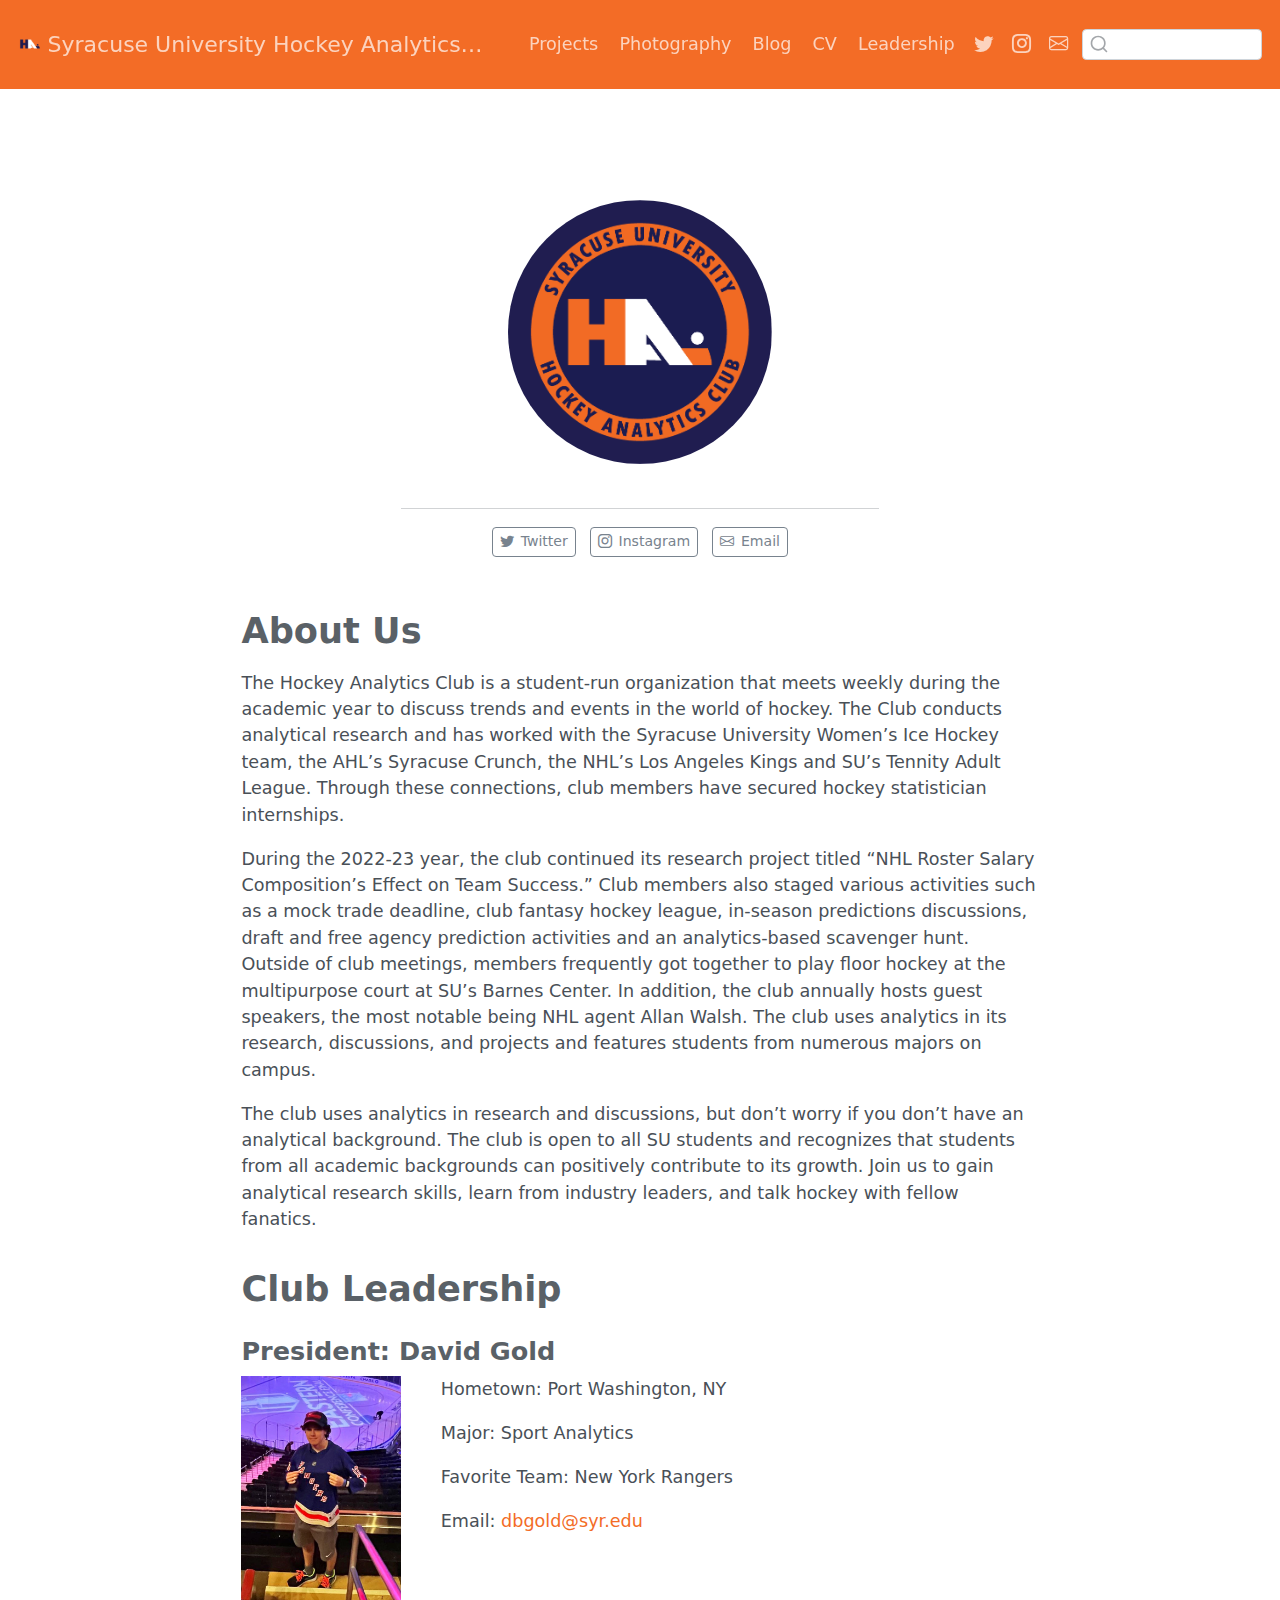
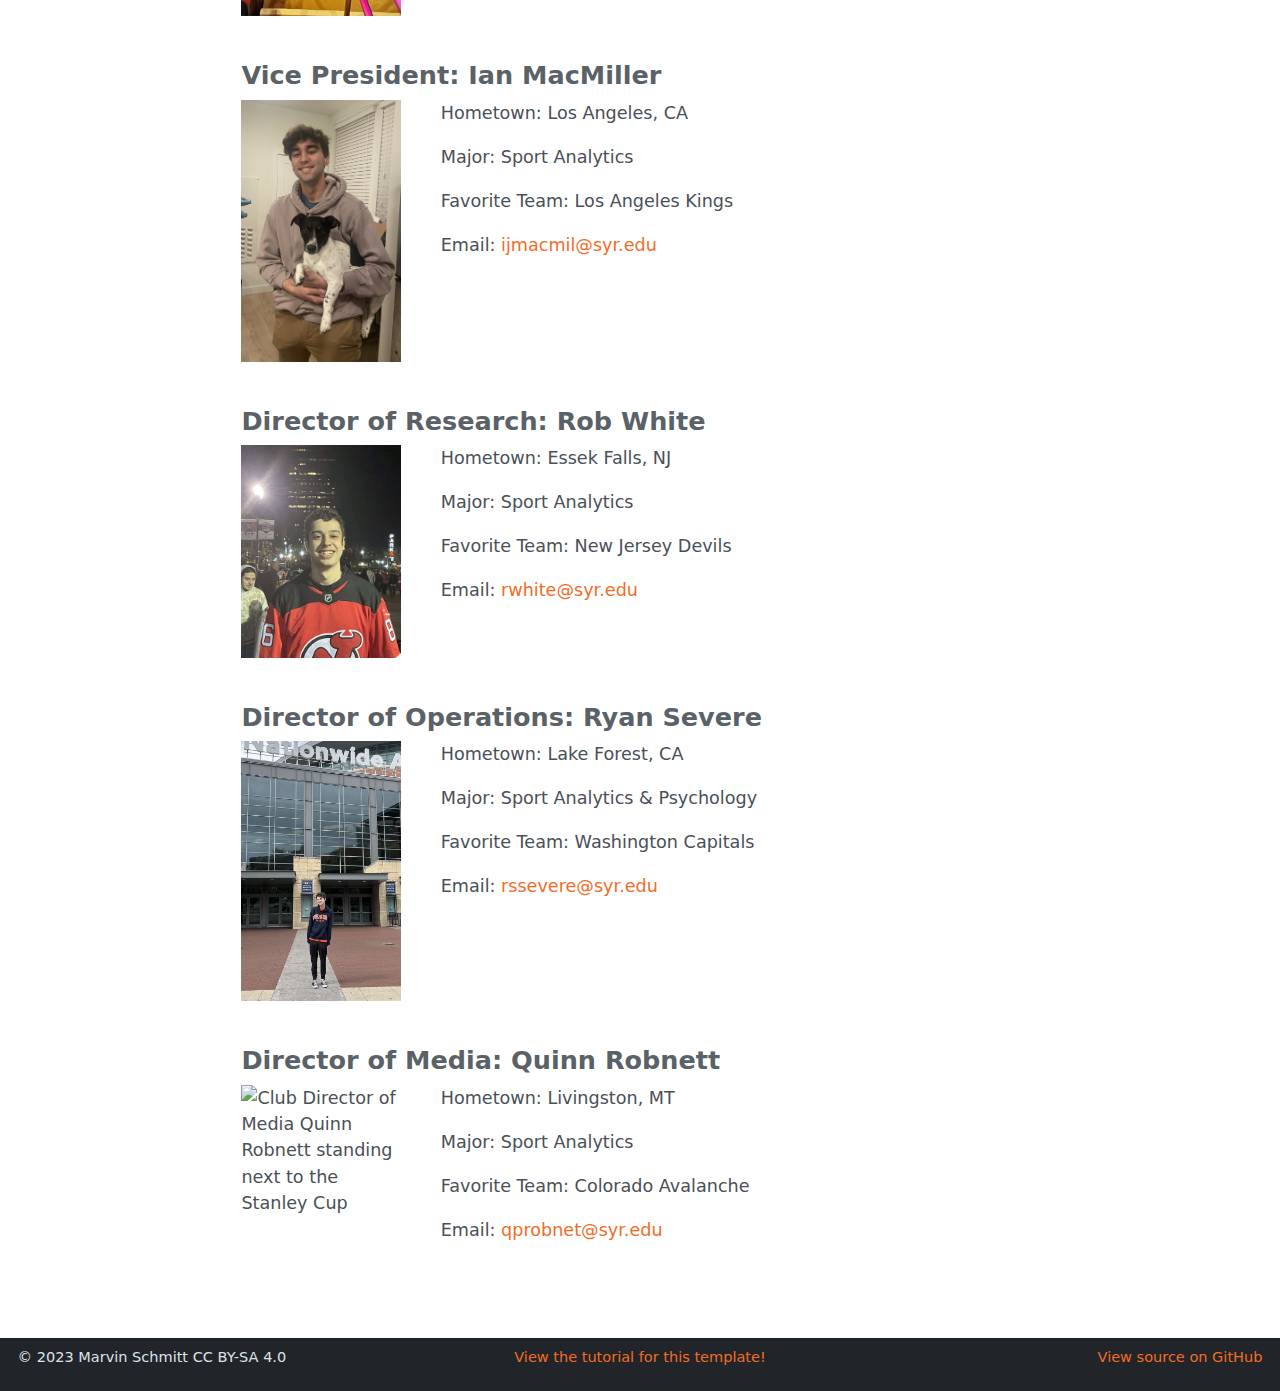
==== docs/index.html @ d2fec0e5 "Initial commit" ====
<!DOCTYPE html>
<html xmlns="http://www.w3.org/1999/xhtml" lang="en" xml:lang="en"><head>

<meta charset="utf-8">
<meta name="generator" content="quarto-1.3.433">

<meta name="viewport" content="width=device-width, initial-scale=1.0, user-scalable=yes">


<title>Syracuse University Hockey Analytics Club</title>
<style>
code{white-space: pre-wrap;}
span.smallcaps{font-variant: small-caps;}
div.columns{display: flex; gap: min(4vw, 1.5em);}
div.column{flex: auto; overflow-x: auto;}
div.hanging-indent{margin-left: 1.5em; text-indent: -1.5em;}
ul.task-list{list-style: none;}
ul.task-list li input[type="checkbox"] {
  width: 0.8em;
  margin: 0 0.8em 0.2em -1em; /* quarto-specific, see https://github.com/quarto-dev/quarto-cli/issues/4556 */ 
  vertical-align: middle;
}
</style>


<script src="site_libs/quarto-nav/quarto-nav.js"></script>
<script src="site_libs/clipboard/clipboard.min.js"></script>
<script src="site_libs/quarto-search/autocomplete.umd.js"></script>
<script src="site_libs/quarto-search/fuse.min.js"></script>
<script src="site_libs/quarto-search/quarto-search.js"></script>
<meta name="quarto:offset" content="./">
<link href="./img/wordlogo_bluewhite.png" rel="icon" type="image/png">
<script src="site_libs/quarto-html/quarto.js"></script>
<script src="site_libs/quarto-html/popper.min.js"></script>
<script src="site_libs/quarto-html/tippy.umd.min.js"></script>
<link href="site_libs/quarto-html/tippy.css" rel="stylesheet">
<link href="site_libs/quarto-html/quarto-syntax-highlighting.css" rel="stylesheet" id="quarto-text-highlighting-styles">
<script src="site_libs/bootstrap/bootstrap.min.js"></script>
<link href="site_libs/bootstrap/bootstrap-icons.css" rel="stylesheet">
<link href="site_libs/bootstrap/bootstrap.min.css" rel="stylesheet" id="quarto-bootstrap" data-mode="light">
<script id="quarto-search-options" type="application/json">{
  "location": "navbar",
  "copy-button": false,
  "collapse-after": 3,
  "panel-placement": "end",
  "type": "textbox",
  "limit": 20,
  "language": {
    "search-no-results-text": "No results",
    "search-matching-documents-text": "matching documents",
    "search-copy-link-title": "Copy link to search",
    "search-hide-matches-text": "Hide additional matches",
    "search-more-match-text": "more match in this document",
    "search-more-matches-text": "more matches in this document",
    "search-clear-button-title": "Clear",
    "search-detached-cancel-button-title": "Cancel",
    "search-submit-button-title": "Submit",
    "search-label": "Search"
  }
}</script>


</head>

<body class="nav-fixed fullcontent">

<div id="quarto-search-results"></div>
  <header id="quarto-header" class="headroom fixed-top">
    <nav class="navbar navbar-expand-lg navbar-dark ">
      <div class="navbar-container container-fluid">
      <div class="navbar-brand-container">
    <a href="./index.html" class="navbar-brand navbar-brand-logo">
    <img src="./img/wordlogo_bluewhite.png" alt="" class="navbar-logo">
    </a>
    <a class="navbar-brand" href="./index.html">
    <span class="navbar-title">Syracuse University Hockey Analytics Club</span>
    </a>
  </div>
            <div id="quarto-search" class="" title="Search"></div>
          <button class="navbar-toggler" type="button" data-bs-toggle="collapse" data-bs-target="#navbarCollapse" aria-controls="navbarCollapse" aria-expanded="false" aria-label="Toggle navigation" onclick="if (window.quartoToggleHeadroom) { window.quartoToggleHeadroom(); }">
  <span class="navbar-toggler-icon"></span>
</button>
          <div class="collapse navbar-collapse" id="navbarCollapse">
            <ul class="navbar-nav navbar-nav-scroll ms-auto">
  <li class="nav-item">
    <a class="nav-link" href="./projects/index.html" rel="" target="">
 <span class="menu-text">Projects</span></a>
  </li>  
  <li class="nav-item">
    <a class="nav-link" href="./photography/index.html" rel="" target="">
 <span class="menu-text">Photography</span></a>
  </li>  
  <li class="nav-item">
    <a class="nav-link" href="./blog/index.html" rel="" target="">
 <span class="menu-text">Blog</span></a>
  </li>  
  <li class="nav-item">
    <a class="nav-link" href="./cv/index.html" rel="" target="">
 <span class="menu-text">CV</span></a>
  </li>  
  <li class="nav-item">
    <a class="nav-link" href="./leaders/index.html" rel="" target="">
 <span class="menu-text">Leadership</span></a>
  </li>  
  <li class="nav-item compact">
    <a class="nav-link" href="https://twitter.com/su_hockeyclub" rel="" target=""><i class="bi bi-twitter" role="img">
</i> 
 <span class="menu-text"></span></a>
  </li>  
  <li class="nav-item compact">
    <a class="nav-link" href="https://www.instagram.com/su_hockeyclub/" rel="" target=""><i class="bi bi-instagram" role="img">
</i> 
 <span class="menu-text"></span></a>
  </li>  
  <li class="nav-item compact">
    <a class="nav-link" href="mailto:dbgold@syr.edu" rel="" target=""><i class="bi bi-envelope" role="img" aria-label="email">
</i> 
 <span class="menu-text"></span></a>
  </li>  
</ul>
            <div class="quarto-navbar-tools">
</div>
          </div> <!-- /navcollapse -->
      </div> <!-- /container-fluid -->
    </nav>
</header>
<!-- content -->
<div id="quarto-content" class="quarto-container page-columns page-rows-contents page-layout-article page-navbar">
<!-- sidebar -->
<!-- margin-sidebar -->
    
<!-- main -->
<main class="content" id="quarto-document-content">



<div class="quarto-about-jolla">
  <img src="img/mainlogo_blue.png" class="about-image
  round " style="height: 15em; width: 15em;">
 <div id="about-block">
</div> 
  <hr class="about-sep">
   <div class="about-links">
  <a href="https://twitter.com/su_hockeyclub" class="about-link" rel="" target="">
    <i class="bi bi-twitter"></i>
     <span class="about-link-text">Twitter</span>
  </a>
  <a href="https://www.instagram.com/su_hockeyclub/" class="about-link" rel="" target="">
    <i class="bi bi-instagram"></i>
     <span class="about-link-text">Instagram</span>
  </a>
  <a href="mailto:dbgold@syr.edu" class="about-link" rel="" target="">
    <i class="bi bi-envelope"></i>
     <span class="about-link-text">Email</span>
  </a>
</div>
</div>

<section id="about-us" class="level1">
<h1>About Us</h1>
<p>The Hockey Analytics Club is a student-run organization that meets weekly during the academic year to discuss trends and events in the world of hockey. The Club conducts analytical research and has worked with the Syracuse University Women’s Ice Hockey team, the AHL’s Syracuse Crunch, the NHL’s Los Angeles Kings and SU’s Tennity Adult League. Through these connections, club members have secured hockey statistician internships.</p>
<p>During the 2022-23 year, the club continued its research project titled “NHL Roster Salary Composition’s Effect on Team Success.” Club members also staged various activities such as a mock trade deadline, club fantasy hockey league, in-season predictions discussions, draft and free agency prediction activities and an analytics-based scavenger hunt. Outside of club meetings, members frequently got together to play floor hockey at the multipurpose court at SU’s Barnes Center. In addition, the club annually hosts guest speakers, the most notable being NHL agent Allan Walsh. The club uses analytics in its research, discussions, and projects and features students from numerous majors on campus.</p>
<p>The club uses analytics in research and discussions, but don’t worry if you don’t have an analytical background. The club is open to all SU students and recognizes that students from all academic backgrounds can positively contribute to its growth. Join us to gain analytical research skills, learn from industry leaders, and talk hockey with fellow fanatics.</p>
</section>
<section id="club-leadership" class="level1">
<h1>Club Leadership</h1>
<section id="president-david-gold" class="level3">
<h3 data-anchor-id="president-david-gold">President: David Gold</h3>
<div class="columns">
<div class="column" style="width:20%;">
<p><img src="img/david_gold.jpeg" class="img-fluid" alt="Club President David Gold at a Rangers playoff game"></p>
</div><div class="column" style="width:5%;">

</div><div class="column" style="width:65%;">
<p>Hometown: Port Washington, NY</p>
<p>Major: Sport Analytics</p>
<p>Favorite Team: New York Rangers</p>
<p>Email: <a href="mailto:dbgold@syr.edu">dbgold@syr.edu</a></p>
</div>
</div>
</section>
<section id="vice-president-ian-macmiller" class="level3">
<h3 data-anchor-id="vice-president-ian-macmiller">Vice President: Ian MacMiller</h3>
<div class="columns">
<div class="column" style="width:20%;">
<p><img src="img/ian_macmiller.jpeg" class="img-fluid" alt="Club Vice president Ian MacMiller holding a dog"></p>
</div><div class="column" style="width:5%;">

</div><div class="column" style="width:65%;">
<p>Hometown: Los Angeles, CA</p>
<p>Major: Sport Analytics</p>
<p>Favorite Team: Los Angeles Kings</p>
<p>Email: <a href="mailto:ijmacmil@syr.edu">ijmacmil@syr.edu</a></p>
</div>
</div>
</section>
<section id="director-of-research-rob-white" class="level3">
<h3 data-anchor-id="director-of-research-rob-white">Director of Research: Rob White</h3>
<div class="columns">
<div class="column" style="width:20%;">
<p><img src="img/robwhite.jpeg" class="img-fluid" alt="Club Director of Research Rob White wearing a Devils jersey"></p>
</div><div class="column" style="width:5%;">

</div><div class="column" style="width:65%;">
<p>Hometown: Essek Falls, NJ</p>
<p>Major: Sport Analytics</p>
<p>Favorite Team: New Jersey Devils</p>
<p>Email: <a href="mailto:rwhite@syr.edu">rwhite@syr.edu</a></p>
</div>
</div>
</section>
<section id="director-of-operations-ryan-severe" class="level3">
<h3 data-anchor-id="director-of-operations-ryan-severe">Director of Operations: Ryan Severe</h3>
<div class="columns">
<div class="column" style="width:20%;">
<p><img src="img/ryan_severe.jpeg" class="img-fluid" alt="Club Director of Operations Ryan Severe standing in front of Nationwide Arena"></p>
</div><div class="column" style="width:5%;">

</div><div class="column" style="width:65%;">
<p>Hometown: Lake Forest, CA</p>
<p>Major: Sport Analytics &amp; Psychology</p>
<p>Favorite Team: Washington Capitals</p>
<p>Email: <a href="rssevere:dbgold@syr.edu">rssevere@syr.edu</a></p>
</div>
</div>
</section>
<section id="director-of-media-quinn-robnett" class="level3">
<h3 data-anchor-id="director-of-media-quinn-robnett">Director of Media: Quinn Robnett</h3>
<div class="columns">
<div class="column" style="width:20%;">
<p><img src="img/quinnrobnett.jpg" class="img-fluid" alt="Club Director of Media Quinn Robnett standing next to the Stanley Cup"></p>
</div><div class="column" style="width:5%;">

</div><div class="column" style="width:65%;">
<p>Hometown: Livingston, MT</p>
<p>Major: Sport Analytics</p>
<p>Favorite Team: Colorado Avalanche</p>
<p>Email: <a href="mailto:qprobnet@syr.edu">qprobnet@syr.edu</a></p>
</div>
</div>



</section>
</section>

</main> <!-- /main -->
<script id="quarto-html-after-body" type="application/javascript">
window.document.addEventListener("DOMContentLoaded", function (event) {
  const toggleBodyColorMode = (bsSheetEl) => {
    const mode = bsSheetEl.getAttribute("data-mode");
    const bodyEl = window.document.querySelector("body");
    if (mode === "dark") {
      bodyEl.classList.add("quarto-dark");
      bodyEl.classList.remove("quarto-light");
    } else {
      bodyEl.classList.add("quarto-light");
      bodyEl.classList.remove("quarto-dark");
    }
  }
  const toggleBodyColorPrimary = () => {
    const bsSheetEl = window.document.querySelector("link#quarto-bootstrap");
    if (bsSheetEl) {
      toggleBodyColorMode(bsSheetEl);
    }
  }
  toggleBodyColorPrimary();  
  const isCodeAnnotation = (el) => {
    for (const clz of el.classList) {
      if (clz.startsWith('code-annotation-')) {                     
        return true;
      }
    }
    return false;
  }
  const clipboard = new window.ClipboardJS('.code-copy-button', {
    text: function(trigger) {
      const codeEl = trigger.previousElementSibling.cloneNode(true);
      for (const childEl of codeEl.children) {
        if (isCodeAnnotation(childEl)) {
          childEl.remove();
        }
      }
      return codeEl.innerText;
    }
  });
  clipboard.on('success', function(e) {
    // button target
    const button = e.trigger;
    // don't keep focus
    button.blur();
    // flash "checked"
    button.classList.add('code-copy-button-checked');
    var currentTitle = button.getAttribute("title");
    button.setAttribute("title", "Copied!");
    let tooltip;
    if (window.bootstrap) {
      button.setAttribute("data-bs-toggle", "tooltip");
      button.setAttribute("data-bs-placement", "left");
      button.setAttribute("data-bs-title", "Copied!");
      tooltip = new bootstrap.Tooltip(button, 
        { trigger: "manual", 
          customClass: "code-copy-button-tooltip",
          offset: [0, -8]});
      tooltip.show();    
    }
    setTimeout(function() {
      if (tooltip) {
        tooltip.hide();
        button.removeAttribute("data-bs-title");
        button.removeAttribute("data-bs-toggle");
        button.removeAttribute("data-bs-placement");
      }
      button.setAttribute("title", currentTitle);
      button.classList.remove('code-copy-button-checked');
    }, 1000);
    // clear code selection
    e.clearSelection();
  });
  function tippyHover(el, contentFn) {
    const config = {
      allowHTML: true,
      content: contentFn,
      maxWidth: 500,
      delay: 100,
      arrow: false,
      appendTo: function(el) {
          return el.parentElement;
      },
      interactive: true,
      interactiveBorder: 10,
      theme: 'quarto',
      placement: 'bottom-start'
    };
    window.tippy(el, config); 
  }
  const noterefs = window.document.querySelectorAll('a[role="doc-noteref"]');
  for (var i=0; i<noterefs.length; i++) {
    const ref = noterefs[i];
    tippyHover(ref, function() {
      // use id or data attribute instead here
      let href = ref.getAttribute('data-footnote-href') || ref.getAttribute('href');
      try { href = new URL(href).hash; } catch {}
      const id = href.replace(/^#\/?/, "");
      const note = window.document.getElementById(id);
      return note.innerHTML;
    });
  }
      let selectedAnnoteEl;
      const selectorForAnnotation = ( cell, annotation) => {
        let cellAttr = 'data-code-cell="' + cell + '"';
        let lineAttr = 'data-code-annotation="' +  annotation + '"';
        const selector = 'span[' + cellAttr + '][' + lineAttr + ']';
        return selector;
      }
      const selectCodeLines = (annoteEl) => {
        const doc = window.document;
        const targetCell = annoteEl.getAttribute("data-target-cell");
        const targetAnnotation = annoteEl.getAttribute("data-target-annotation");
        const annoteSpan = window.document.querySelector(selectorForAnnotation(targetCell, targetAnnotation));
        const lines = annoteSpan.getAttribute("data-code-lines").split(",");
        const lineIds = lines.map((line) => {
          return targetCell + "-" + line;
        })
        let top = null;
        let height = null;
        let parent = null;
        if (lineIds.length > 0) {
            //compute the position of the single el (top and bottom and make a div)
            const el = window.document.getElementById(lineIds[0]);
            top = el.offsetTop;
            height = el.offsetHeight;
            parent = el.parentElement.parentElement;
          if (lineIds.length > 1) {
            const lastEl = window.document.getElementById(lineIds[lineIds.length - 1]);
            const bottom = lastEl.offsetTop + lastEl.offsetHeight;
            height = bottom - top;
          }
          if (top !== null && height !== null && parent !== null) {
            // cook up a div (if necessary) and position it 
            let div = window.document.getElementById("code-annotation-line-highlight");
            if (div === null) {
              div = window.document.createElement("div");
              div.setAttribute("id", "code-annotation-line-highlight");
              div.style.position = 'absolute';
              parent.appendChild(div);
            }
            div.style.top = top - 2 + "px";
            div.style.height = height + 4 + "px";
            let gutterDiv = window.document.getElementById("code-annotation-line-highlight-gutter");
            if (gutterDiv === null) {
              gutterDiv = window.document.createElement("div");
              gutterDiv.setAttribute("id", "code-annotation-line-highlight-gutter");
              gutterDiv.style.position = 'absolute';
              const codeCell = window.document.getElementById(targetCell);
              const gutter = codeCell.querySelector('.code-annotation-gutter');
              gutter.appendChild(gutterDiv);
            }
            gutterDiv.style.top = top - 2 + "px";
            gutterDiv.style.height = height + 4 + "px";
          }
          selectedAnnoteEl = annoteEl;
        }
      };
      const unselectCodeLines = () => {
        const elementsIds = ["code-annotation-line-highlight", "code-annotation-line-highlight-gutter"];
        elementsIds.forEach((elId) => {
          const div = window.document.getElementById(elId);
          if (div) {
            div.remove();
          }
        });
        selectedAnnoteEl = undefined;
      };
      // Attach click handler to the DT
      const annoteDls = window.document.querySelectorAll('dt[data-target-cell]');
      for (const annoteDlNode of annoteDls) {
        annoteDlNode.addEventListener('click', (event) => {
          const clickedEl = event.target;
          if (clickedEl !== selectedAnnoteEl) {
            unselectCodeLines();
            const activeEl = window.document.querySelector('dt[data-target-cell].code-annotation-active');
            if (activeEl) {
              activeEl.classList.remove('code-annotation-active');
            }
            selectCodeLines(clickedEl);
            clickedEl.classList.add('code-annotation-active');
          } else {
            // Unselect the line
            unselectCodeLines();
            clickedEl.classList.remove('code-annotation-active');
          }
        });
      }
  const findCites = (el) => {
    const parentEl = el.parentElement;
    if (parentEl) {
      const cites = parentEl.dataset.cites;
      if (cites) {
        return {
          el,
          cites: cites.split(' ')
        };
      } else {
        return findCites(el.parentElement)
      }
    } else {
      return undefined;
    }
  };
  var bibliorefs = window.document.querySelectorAll('a[role="doc-biblioref"]');
  for (var i=0; i<bibliorefs.length; i++) {
    const ref = bibliorefs[i];
    const citeInfo = findCites(ref);
    if (citeInfo) {
      tippyHover(citeInfo.el, function() {
        var popup = window.document.createElement('div');
        citeInfo.cites.forEach(function(cite) {
          var citeDiv = window.document.createElement('div');
          citeDiv.classList.add('hanging-indent');
          citeDiv.classList.add('csl-entry');
          var biblioDiv = window.document.getElementById('ref-' + cite);
          if (biblioDiv) {
            citeDiv.innerHTML = biblioDiv.innerHTML;
          }
          popup.appendChild(citeDiv);
        });
        return popup.innerHTML;
      });
    }
  }
});
</script>
</div> <!-- /content -->
<footer class="footer">
  <div class="nav-footer">
    <div class="nav-footer-left"><span class="faux-block">© 2023 Marvin Schmitt CC BY-SA 4.0</span></div>   
    <div class="nav-footer-center"><span class="faux-block"><a href="https://www.marvinschmitt.com/blog/website-tutorial-quarto/">View the tutorial for this template!</a></span></div>
    <div class="nav-footer-right"><span class="faux-block"><a href="https://github.com/marvinschmitt/quarto-website-template/">View source on GitHub</a></span></div>
  </div>
</footer>



</body></html>
---- docs/site_libs/quarto-html/tippy.css ----
.tippy-box[data-animation=fade][data-state=hidden]{opacity:0}[data-tippy-root]{max-width:calc(100vw - 10px)}.tippy-box{position:relative;background-color:#333;color:#fff;border-radius:4px;font-size:14px;line-height:1.4;white-space:normal;outline:0;transition-property:transform,visibility,opacity}.tippy-box[data-placement^=top]>.tippy-arrow{bottom:0}.tippy-box[data-placement^=top]>.tippy-arrow:before{bottom:-7px;left:0;border-width:8px 8px 0;border-top-color:initial;transform-origin:center top}.tippy-box[data-placement^=bottom]>.tippy-arrow{top:0}.tippy-box[data-placement^=bottom]>.tippy-arrow:before{top:-7px;left:0;border-width:0 8px 8px;border-bottom-color:initial;transform-origin:center bottom}.tippy-box[data-placement^=left]>.tippy-arrow{right:0}.tippy-box[data-placement^=left]>.tippy-arrow:before{border-width:8px 0 8px 8px;border-left-color:initial;right:-7px;transform-origin:center left}.tippy-box[data-placement^=right]>.tippy-arrow{left:0}.tippy-box[data-placement^=right]>.tippy-arrow:before{left:-7px;border-width:8px 8px 8px 0;border-right-color:initial;transform-origin:center right}.tippy-box[data-inertia][data-state=visible]{transition-timing-function:cubic-bezier(.54,1.5,.38,1.11)}.tippy-arrow{width:16px;height:16px;color:#333}.tippy-arrow:before{content:"";position:absolute;border-color:transparent;border-style:solid}.tippy-content{position:relative;padding:5px 9px;z-index:1}
---- docs/site_libs/quarto-html/quarto-syntax-highlighting.css ----
/* quarto syntax highlight colors */
:root {
  --quarto-hl-ot-color: #003B4F;
  --quarto-hl-at-color: #657422;
  --quarto-hl-ss-color: #20794D;
  --quarto-hl-an-color: #5E5E5E;
  --quarto-hl-fu-color: #4758AB;
  --quarto-hl-st-color: #20794D;
  --quarto-hl-cf-color: #003B4F;
  --quarto-hl-op-color: #5E5E5E;
  --quarto-hl-er-color: #AD0000;
  --quarto-hl-bn-color: #AD0000;
  --quarto-hl-al-color: #AD0000;
  --quarto-hl-va-color: #111111;
  --quarto-hl-bu-color: inherit;
  --quarto-hl-ex-color: inherit;
  --quarto-hl-pp-color: #AD0000;
  --quarto-hl-in-color: #5E5E5E;
  --quarto-hl-vs-color: #20794D;
  --quarto-hl-wa-color: #5E5E5E;
  --quarto-hl-do-color: #5E5E5E;
  --quarto-hl-im-color: #00769E;
  --quarto-hl-ch-color: #20794D;
  --quarto-hl-dt-color: #AD0000;
  --quarto-hl-fl-color: #AD0000;
  --quarto-hl-co-color: #5E5E5E;
  --quarto-hl-cv-color: #5E5E5E;
  --quarto-hl-cn-color: #8f5902;
  --quarto-hl-sc-color: #5E5E5E;
  --quarto-hl-dv-color: #AD0000;
  --quarto-hl-kw-color: #003B4F;
}

/* other quarto variables */
:root {
  --quarto-font-monospace: SFMono-Regular, Menlo, Monaco, Consolas, "Liberation Mono", "Courier New", monospace;
}

pre > code.sourceCode > span {
  color: #003B4F;
}

code span {
  color: #003B4F;
}

code.sourceCode > span {
  color: #003B4F;
}

div.sourceCode,
div.sourceCode pre.sourceCode {
  color: #003B4F;
}

code span.ot {
  color: #003B4F;
  font-style: inherit;
}

code span.at {
  color: #657422;
  font-style: inherit;
}

code span.ss {
  color: #20794D;
  font-style: inherit;
}

code span.an {
  color: #5E5E5E;
  font-style: inherit;
}

code span.fu {
  color: #4758AB;
  font-style: inherit;
}

code span.st {
  color: #20794D;
  font-style: inherit;
}

code span.cf {
  color: #003B4F;
  font-style: inherit;
}

code span.op {
  color: #5E5E5E;
  font-style: inherit;
}

code span.er {
  color: #AD0000;
  font-style: inherit;
}

code span.bn {
  color: #AD0000;
  font-style: inherit;
}

code span.al {
  color: #AD0000;
  font-style: inherit;
}

code span.va {
  color: #111111;
  font-style: inherit;
}

code span.bu {
  font-style: inherit;
}

code span.ex {
  font-style: inherit;
}

code span.pp {
  color: #AD0000;
  font-style: inherit;
}

code span.in {
  color: #5E5E5E;
  font-style: inherit;
}

code span.vs {
  color: #20794D;
  font-style: inherit;
}

code span.wa {
  color: #5E5E5E;
  font-style: italic;
}

code span.do {
  color: #5E5E5E;
  font-style: italic;
}

code span.im {
  color: #00769E;
  font-style: inherit;
}

code span.ch {
  color: #20794D;
  font-style: inherit;
}

code span.dt {
  color: #AD0000;
  font-style: inherit;
}

code span.fl {
  color: #AD0000;
  font-style: inherit;
}

code span.co {
  color: #5E5E5E;
  font-style: inherit;
}

code span.cv {
  color: #5E5E5E;
  font-style: italic;
}

code span.cn {
  color: #8f5902;
  font-style: inherit;
}

code span.sc {
  color: #5E5E5E;
  font-style: inherit;
}

code span.dv {
  color: #AD0000;
  font-style: inherit;
}

code span.kw {
  color: #003B4F;
  font-style: inherit;
}

.prevent-inlining {
  content: "</";
}

/*# sourceMappingURL=debc5d5d77c3f9108843748ff7464032.css.map */
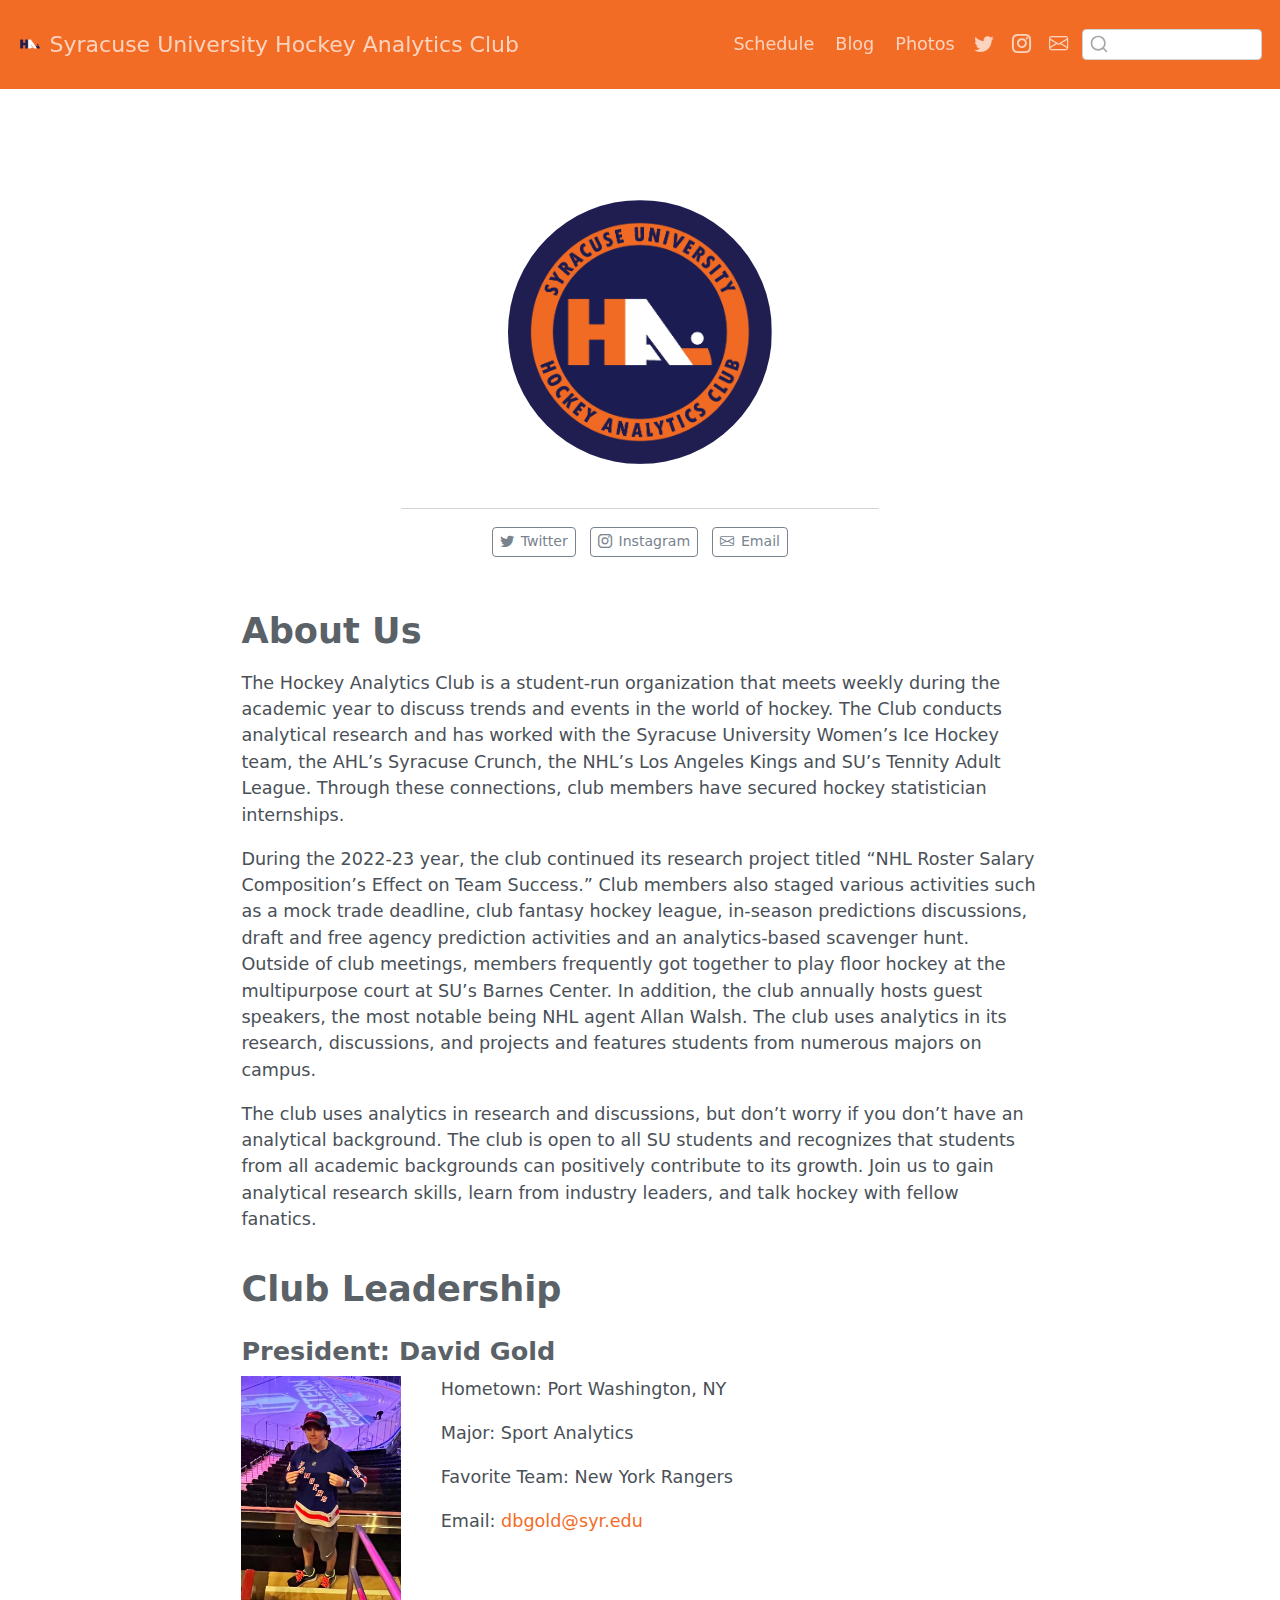
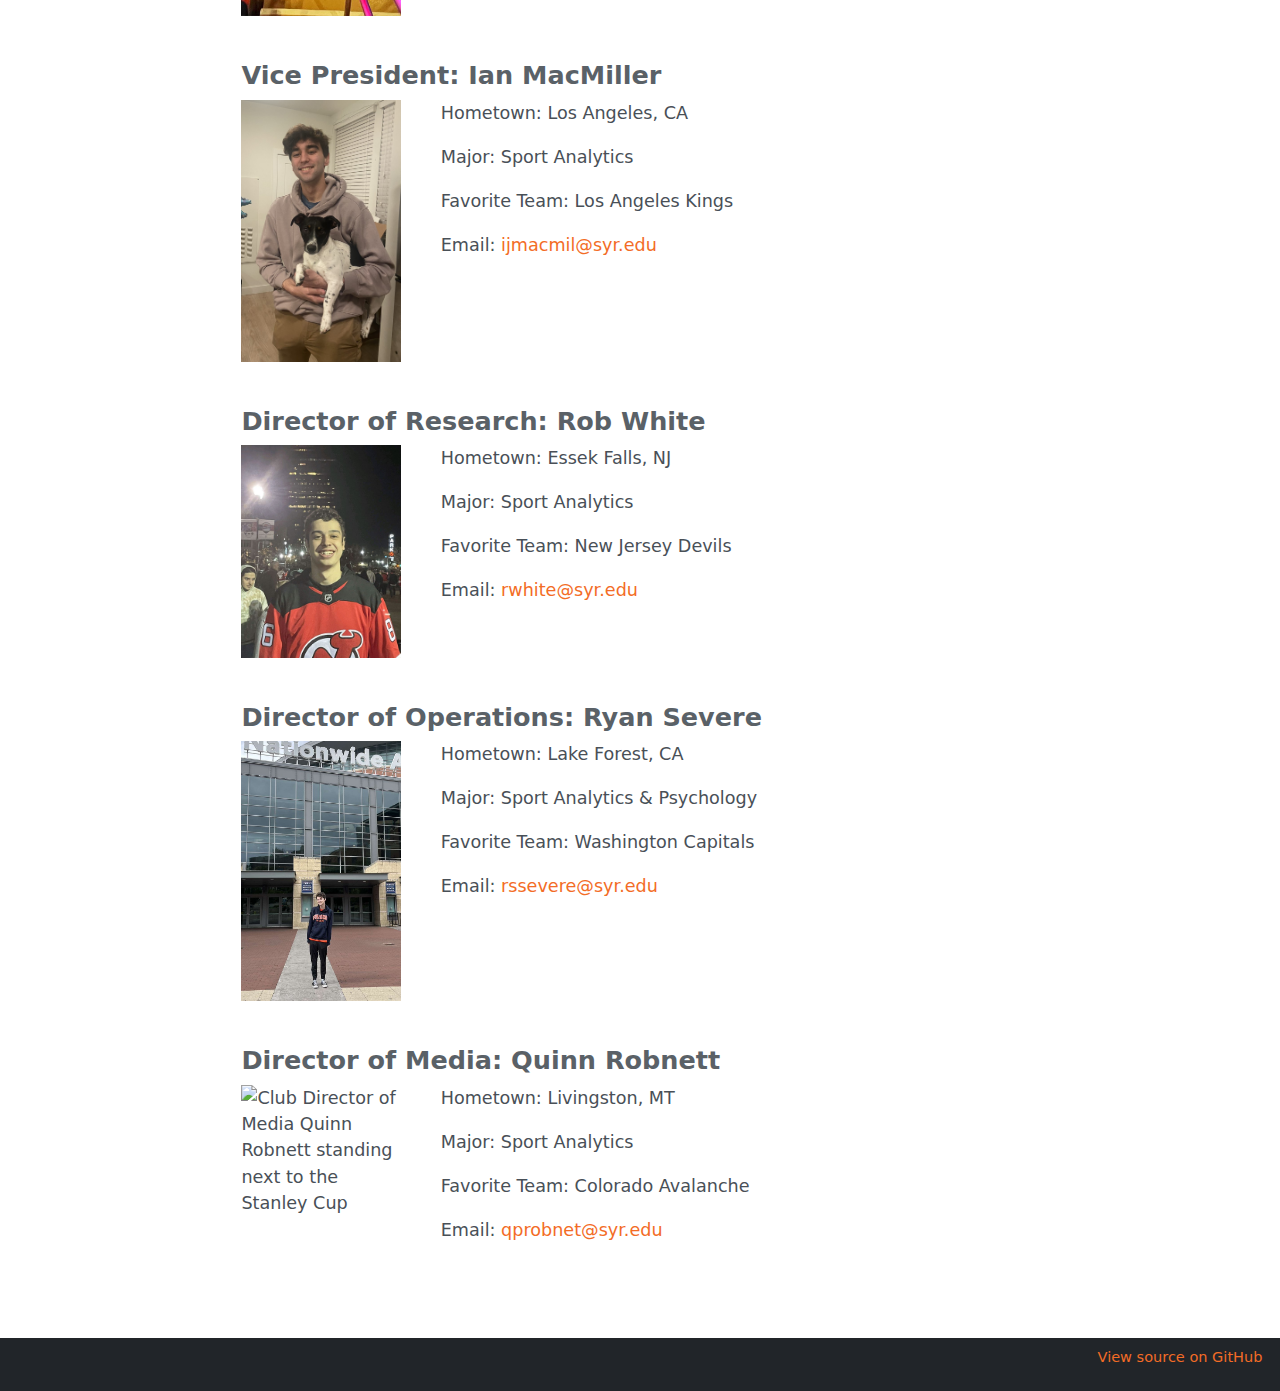
==== commit 64333f35: "changes" ====
--- a/docs/index.html
+++ b/docs/index.html
@@ -83,24 +83,16 @@
           <div class="collapse navbar-collapse" id="navbarCollapse">
             <ul class="navbar-nav navbar-nav-scroll ms-auto">
   <li class="nav-item">
-    <a class="nav-link" href="./projects/index.html" rel="" target="">
- <span class="menu-text">Projects</span></a>
-  </li>  
-  <li class="nav-item">
-    <a class="nav-link" href="./photography/index.html" rel="" target="">
- <span class="menu-text">Photography</span></a>
+    <a class="nav-link" href="./projects/index.qmd" rel="" target="">
+ <span class="menu-text">Schedule</span></a>
   </li>  
   <li class="nav-item">
     <a class="nav-link" href="./blog/index.html" rel="" target="">
  <span class="menu-text">Blog</span></a>
   </li>  
   <li class="nav-item">
-    <a class="nav-link" href="./cv/index.html" rel="" target="">
- <span class="menu-text">CV</span></a>
-  </li>  
-  <li class="nav-item">
-    <a class="nav-link" href="./leaders/index.html" rel="" target="">
- <span class="menu-text">Leadership</span></a>
+    <a class="nav-link" href="./photography/index.html" rel="" target="">
+ <span class="menu-text">Photos</span></a>
   </li>  
   <li class="nav-item compact">
     <a class="nav-link" href="https://twitter.com/su_hockeyclub" rel="" target=""><i class="bi bi-twitter" role="img">
@@ -474,9 +466,13 @@
 </div> <!-- /content -->
 <footer class="footer">
   <div class="nav-footer">
-    <div class="nav-footer-left"><span class="faux-block">© 2023 Marvin Schmitt CC BY-SA 4.0</span></div>   
-    <div class="nav-footer-center"><span class="faux-block"><a href="https://www.marvinschmitt.com/blog/website-tutorial-quarto/">View the tutorial for this template!</a></span></div>
-    <div class="nav-footer-right"><span class="faux-block"><a href="https://github.com/marvinschmitt/quarto-website-template/">View source on GitHub</a></span></div>
+    <div class="nav-footer-left">
+      &nbsp;
+    </div>   
+    <div class="nav-footer-center">
+      &nbsp;
+    </div>
+    <div class="nav-footer-right"><span class="faux-block"><a href="https://github.com/qrobnett23/suhac_website">View source on GitHub</a></span></div>
   </div>
 </footer>
 
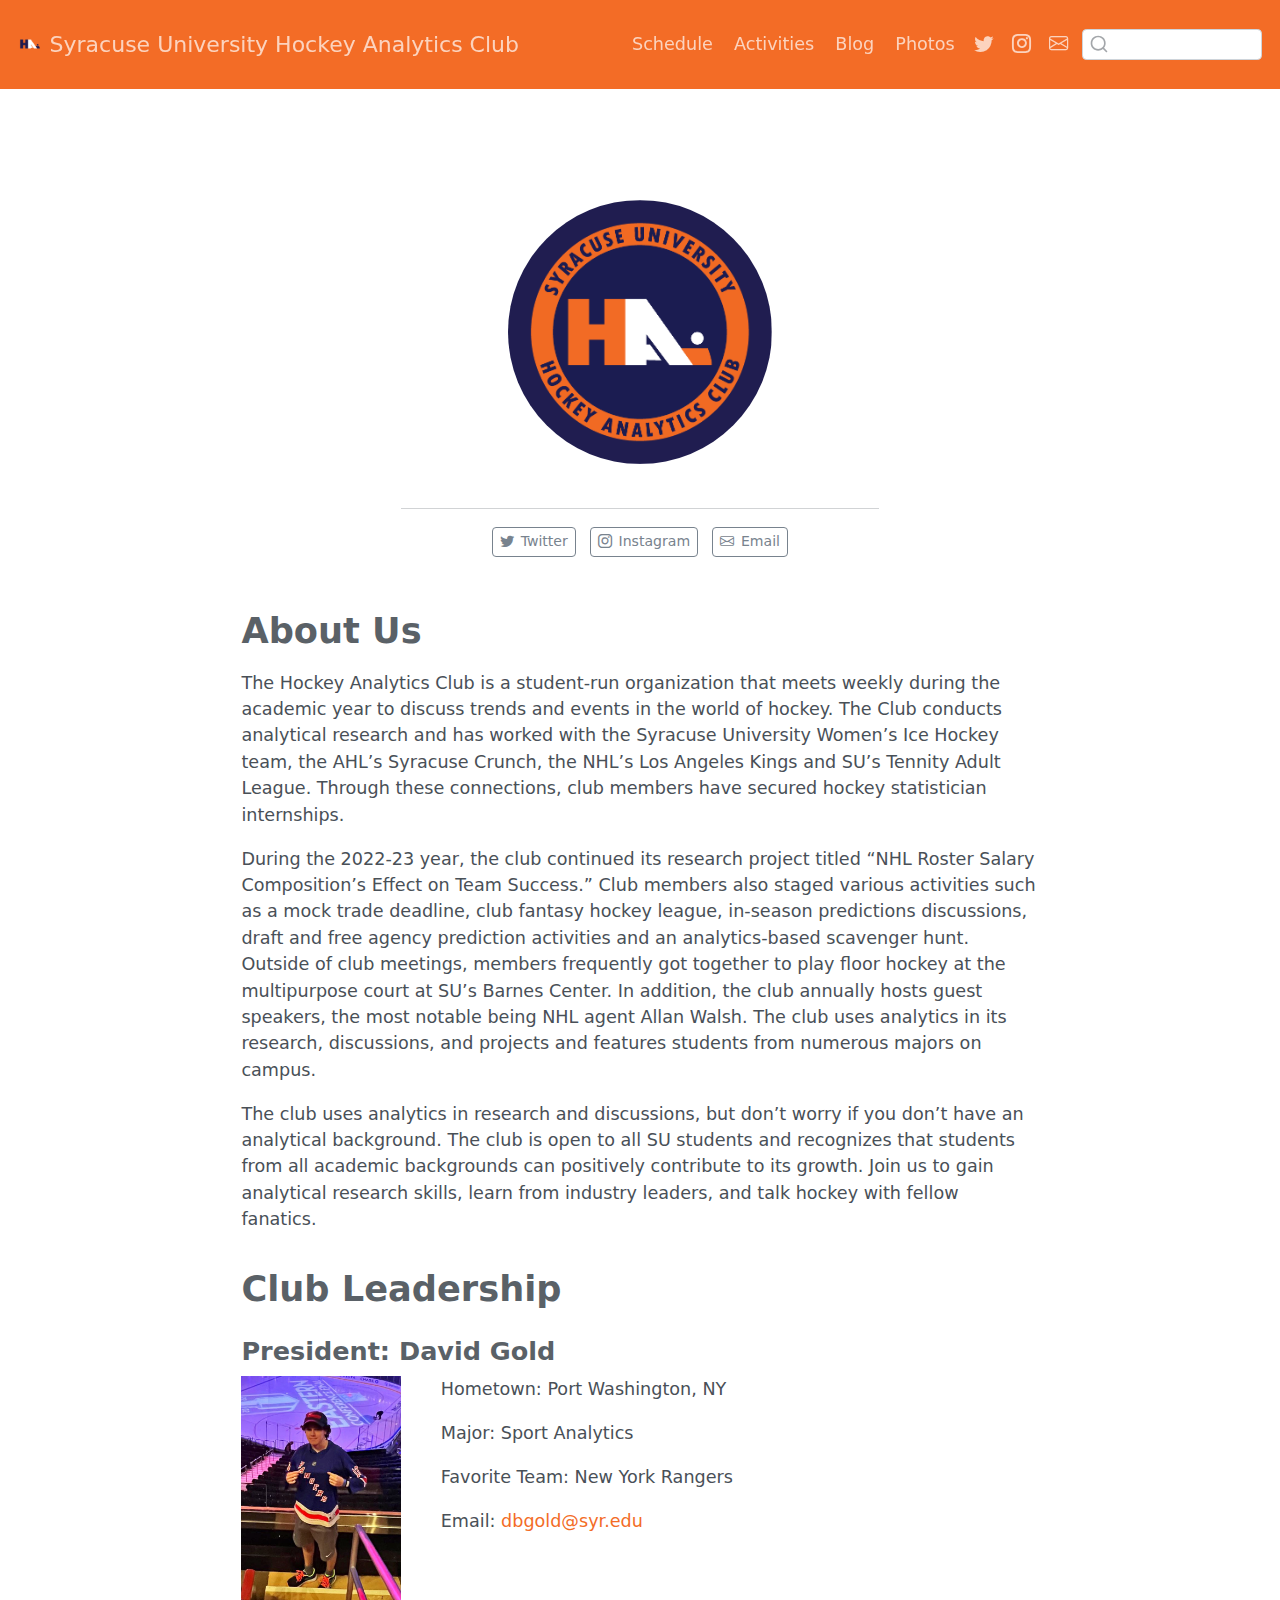
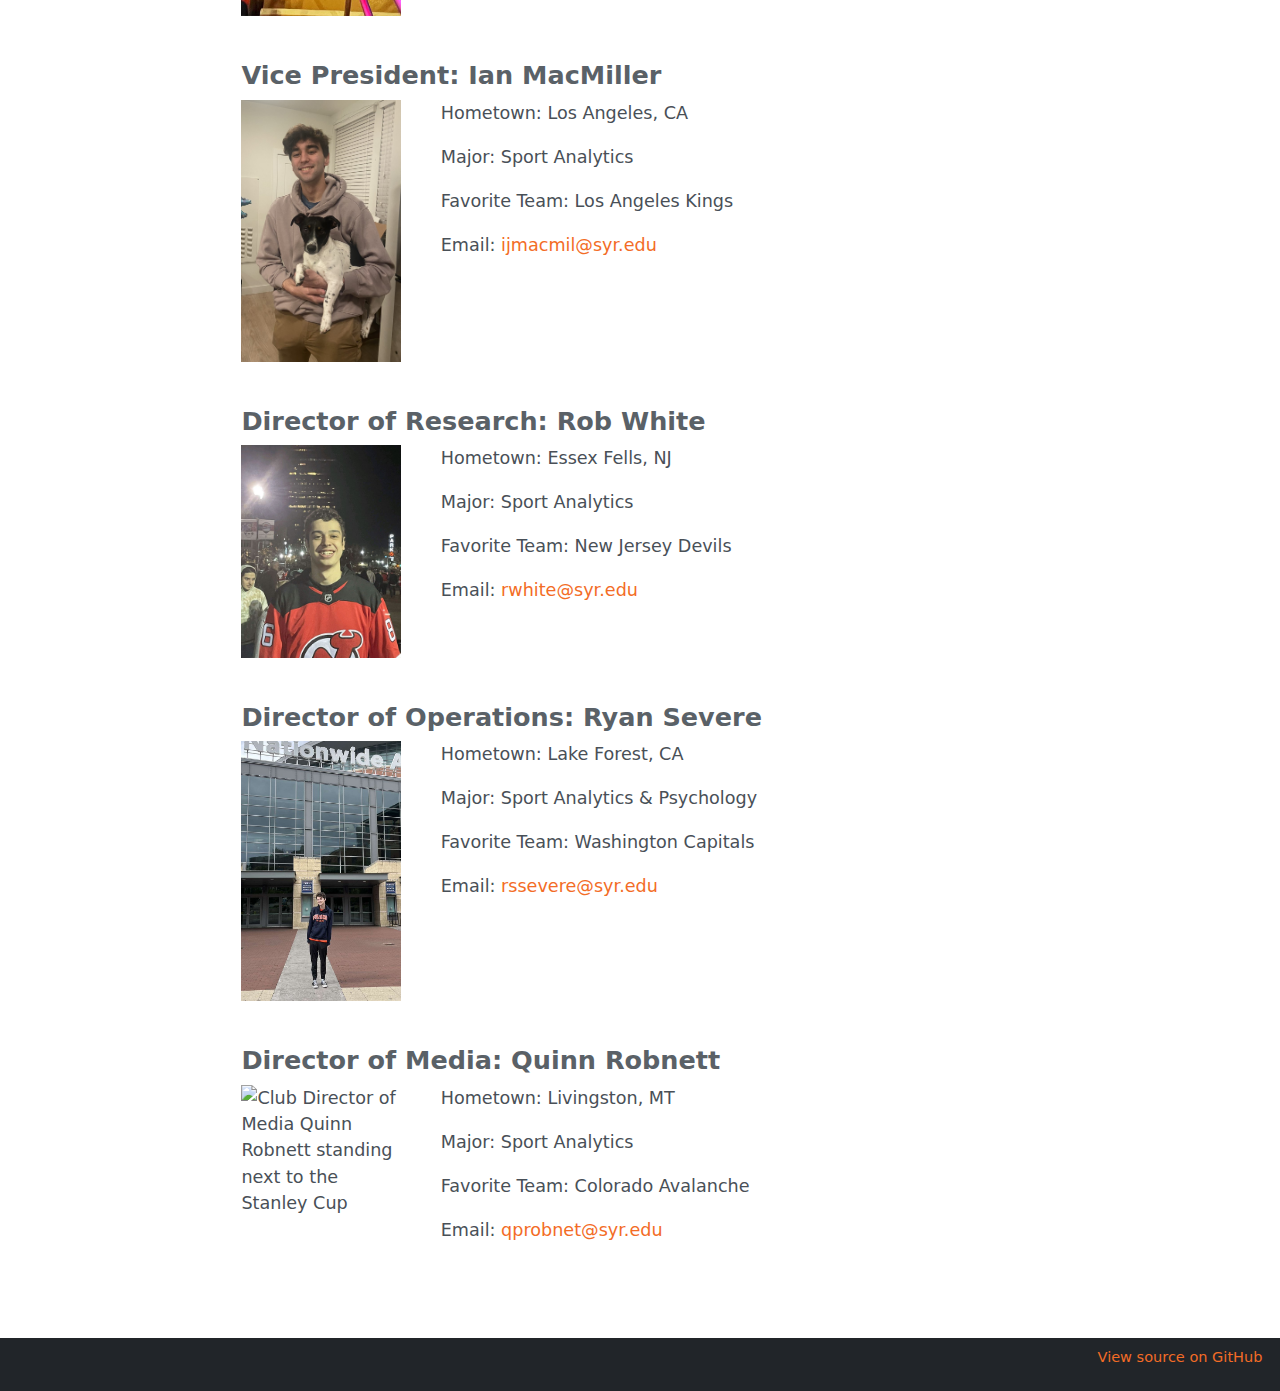
==== commit 990c49f8: "changes" ====
--- a/docs/index.html
+++ b/docs/index.html
@@ -83,8 +83,12 @@
           <div class="collapse navbar-collapse" id="navbarCollapse">
             <ul class="navbar-nav navbar-nav-scroll ms-auto">
   <li class="nav-item">
-    <a class="nav-link" href="./projects/index.qmd" rel="" target="">
+    <a class="nav-link" href="./schedule/index.html" rel="" target="">
  <span class="menu-text">Schedule</span></a>
+  </li>  
+  <li class="nav-item">
+    <a class="nav-link" href="./activities/index.html" rel="" target="">
+ <span class="menu-text">Activities</span></a>
   </li>  
   <li class="nav-item">
     <a class="nav-link" href="./blog/index.html" rel="" target="">
@@ -194,7 +198,7 @@
 </div><div class="column" style="width:5%;">
 
 </div><div class="column" style="width:65%;">
-<p>Hometown: Essek Falls, NJ</p>
+<p>Hometown: Essex Fells, NJ</p>
 <p>Major: Sport Analytics</p>
 <p>Favorite Team: New Jersey Devils</p>
 <p>Email: <a href="mailto:rwhite@syr.edu">rwhite@syr.edu</a></p>
